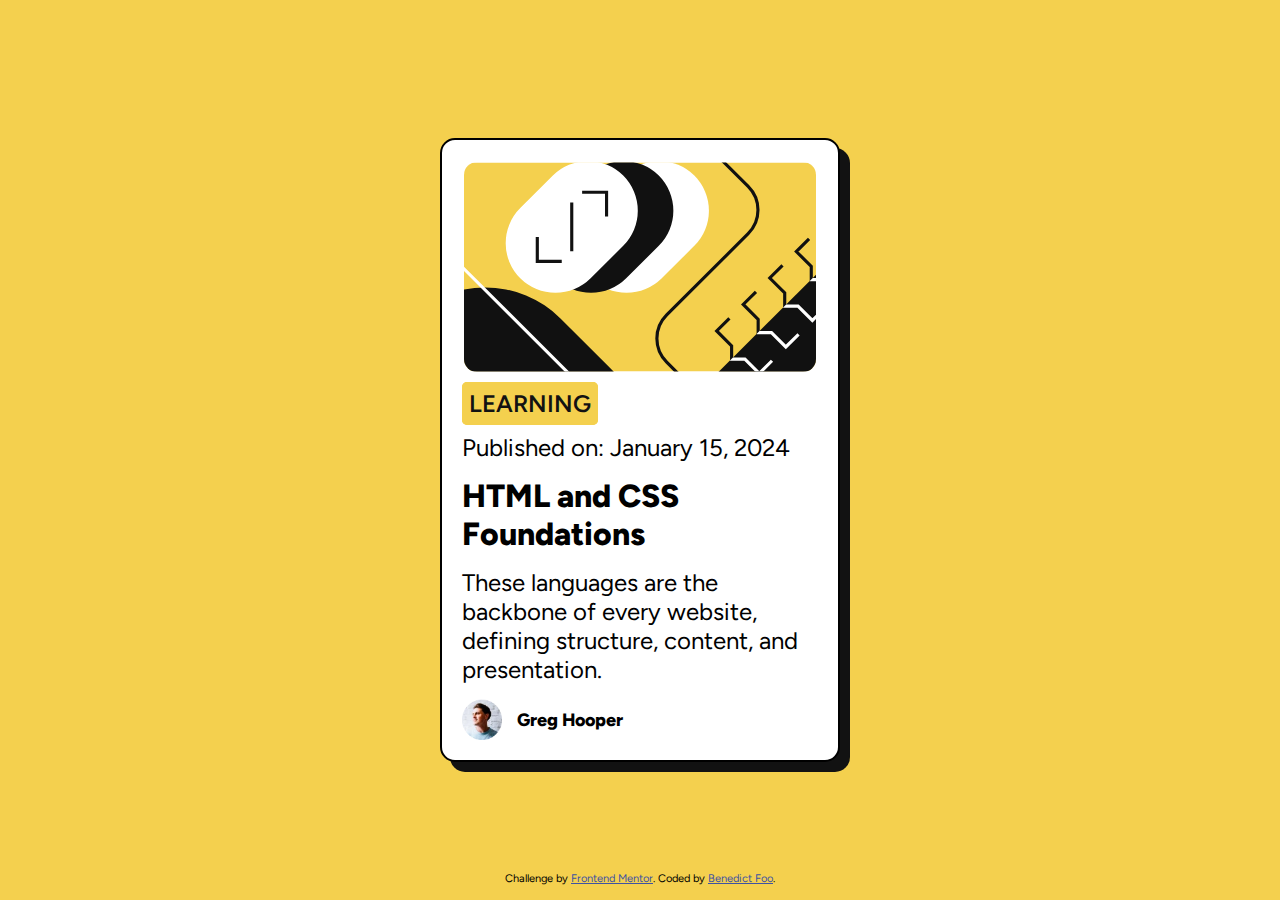
==== index.html @ 161fe6a1 "removed parent folder" ====
<!DOCTYPE html>
<html lang="en">
  <head>
    <meta charset="UTF-8" />
    <meta name="viewport" content="width=device-width, initial-scale=1.0" />
    <!-- displays site properly based on user's device -->

    <link
      rel="icon"
      type="image/png"
      sizes="32x32"
      href="./assets/images/favicon-32x32.png"
    />
    <link rel="stylesheet" href="./assets/styles/style.css" />
    <title>Frontend Mentor | Blog preview card</title>

    <!-- Feel free to remove these styles or customise in your own stylesheet 👍 -->
    <style>
      .attribution {
        font-size: 11px;
        text-align: center;
      }
      .attribution a {
        color: hsl(228, 45%, 44%);
      }
    </style>
  </head>
  <body>
    <div class="body-container">
      <article class="blog-card round-border">
        <h1 class="blog-title">HTML and CSS Foundations</h1>
        <img
          class="blog-img round-border"
          src="./assets/images/illustration-article.svg"
          alt=""
        />

        <ul class="categories" aria-labelledby="category-list-title">
          <h2 class="category-list-title visually-hidden">Categories</h2>
          <li class=""><a href="#">Learning</a></li>
        </ul>
        <p>
          These languages are the backbone of every website, defining structure,
          content, and presentation.
        </p>
        <figure
          role="group"
          aria-labelledby="author-info-title"
          class="author-figure"
        >
          <img
            class="author-figure-img"
            src="./assets/images/image-avatar.webp"
            alt="Author Thumbnail"
          />
          <figcaption>
            <h2 class="author-figure-name">Greg Hooper</h2>
          </figcaption>
        </figure>

        <p class="published-date">
          Published on: <time datetime="2024-01-15">January 15, 2024</time>
        </p>
      </article>
    </div>
    <div class="attribution">
      Challenge by
      <a href="https://www.frontendmentor.io?ref=challenge" target="_blank"
        >Frontend Mentor</a
      >. Coded by
      <a
        href="https://github.com/bnfcj/Frontend-Mentor-Projects"
        target="_blank"
        >Benedict Foo</a
      >.
    </div>
  </body>
</html>
---- assets/styles/style.css ----
@font-face {
  font-family: "Figtree";
  src: url("../fonts/static/Figtree-ExtraBold.ttf") format("truetype");
  font-weight: 800;
  font-style: normal; /* Regular font style */
}

@font-face {
  font-family: "Figtree";
  src: url("../fonts/static/Figtree-SemiBold.ttf") format("truetype");
  font-weight: 600;
  font-style: normal; /* Regular font style */
}

@font-face {
  font-family: "Figtree";
  src: url("../fonts/Figtree-VariableFont_wght.ttf") format("truetype");
  font-weight: 400;
  font-style: normal; /* Regular font style */
}

@font-face {
  font-family: "Figtree";
  src: url("../fonts/Figtree-Italic-VariableFont_wght.ttf") format("truetype");
  font-weight: 400;
  font-style: italic; /* Italic font style */
}
:root {
  --main-background-color: hsl(47, 88%, 63%);
  --main-background-color-darker: hsl(47, 88%, 50%);
  --white-color: hsl(0, 0%, 100%);
  --grey-color: hsl(0, 0%, 50%);
  --black-color: hsl(0, 0%, 7%);
  font-size: 16px;
}
* {
  box-sizing: border-box;
  margin: 0;
  padding: 0;
}
body {
  position: relative;
  font-family: "Figtree", sans-serif;
  background-color: var(--main-background-color);
  font-size: clamp(1rem, 2.5vw, 1.5rem);
}

.body-container,
.blog-card {
  display: flex;
  flex-direction: column;
  align-items: center;
  padding: 20px;
}
.body-container {
  height: 100vh;
  justify-content: center;
}
.blog-card {
  max-width: 400px;
  gap: 15px;
  box-shadow: 10px 10px 0 0 var(--black-color);
  background-color: var(--white-color);
}

img.blog-img {
  width: 100%;
  border-color: var(--white-color);
}
/* order inside blog card */
.blog-img {
  order: -3;
}
.categories {
  order: -2;
}
.published-date {
  order: -1;
}

/* Category Styling */
.categories {
  list-style: none;
  width: 100%;
  display: flex;
  gap: 15px;
}
.categories a {
  box-sizing: border-box;
  text-decoration: none;
  padding: 5px;
  background-color: var(--main-background-color);
  font-weight: 600;
  color: var(--black-color);
  text-transform: uppercase;
  border-radius: 5px;
  border: 2px solid var(--main-background-color);
  transition: all 0.5s;
}
.categories a:hover,
.categories a:focus {
  border: 2px solid var(--black-color);
  background-color: var(--main-background-color-darker);
}
/* Date */
.published-date {
  width: 100%;
}
/* H1 */
.blog-title {
  font-size: clamp(1.5rem, 2.5vw, 2rem);
  width: 100%;
}
/* Figure */
.author-figure {
  display: flex;
  gap: 15px;
  align-items: center;
  width: 100%;
}
.author-figure-img {
  width: 40px;
}
.author-figure-name {
  font-size: 18px;
}
/* Attribution */
.attribution {
  position: absolute;
  bottom: 0;
  margin: auto;
  width: 100%;
  padding-bottom: 15px;
}
/* Utility-Classes */
.round-border {
  border: 2px solid;
  border-radius: 15px;
}
.visually-hidden {
  position: absolute;
  width: 1px;
  height: 1px;
  margin: -1px;
  padding: 0;
  overflow: hidden;
  clip: rect(0, 0, 0, 0);
  border: 0;
}
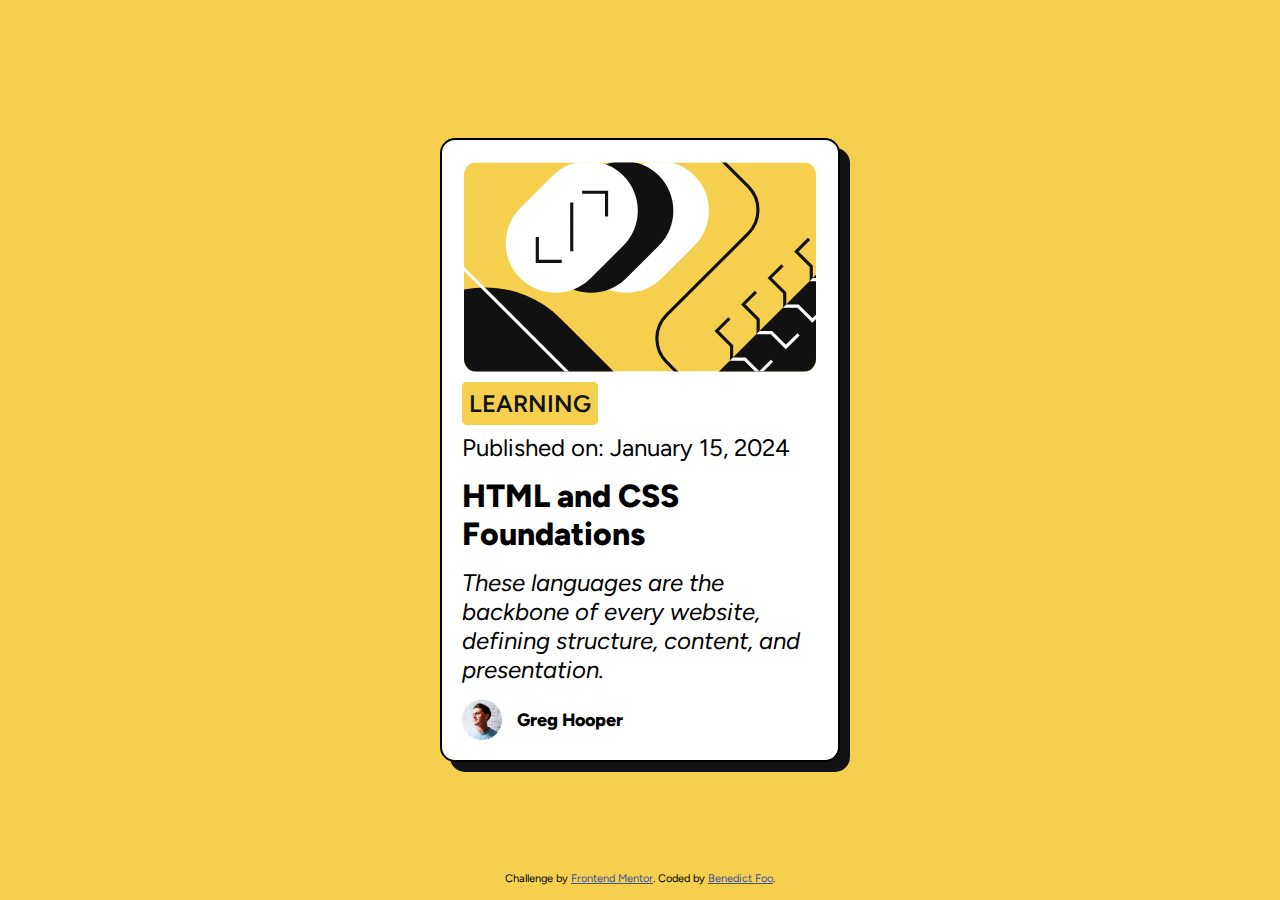
==== commit e370f343: "italic and lighter paragraph" ====
--- a/index.html
+++ b/index.html
@@ -26,7 +26,7 @@
     </style>
   </head>
   <body>
-    <div class="body-container">
+    <main class="body-container">
       <article class="blog-card round-border">
         <h1 class="blog-title">HTML and CSS Foundations</h1>
         <img
@@ -34,18 +34,22 @@
           src="./assets/images/illustration-article.svg"
           alt=""
         />
-
+        <h2
+          id="category-list-title"
+          class="category-list-title visually-hidden"
+        >
+          Categories
+        </h2>
         <ul class="categories" aria-labelledby="category-list-title">
-          <h2 class="category-list-title visually-hidden">Categories</h2>
           <li class=""><a href="#">Learning</a></li>
         </ul>
-        <p>
+        <p class="italic">
           These languages are the backbone of every website, defining structure,
           content, and presentation.
         </p>
         <figure
           role="group"
-          aria-labelledby="author-info-title"
+          aria-labelledby="author-figure-name"
           class="author-figure"
         >
           <img
@@ -54,7 +58,9 @@
             alt="Author Thumbnail"
           />
           <figcaption>
-            <h2 class="author-figure-name">Greg Hooper</h2>
+            <h3 id="author-figure-name" class="author-figure-name">
+              Greg Hooper
+            </h3>
           </figcaption>
         </figure>
 
@@ -62,8 +68,8 @@
           Published on: <time datetime="2024-01-15">January 15, 2024</time>
         </p>
       </article>
-    </div>
-    <div class="attribution">
+    </main>
+    <footer class="attribution">
       Challenge by
       <a href="https://www.frontendmentor.io?ref=challenge" target="_blank"
         >Frontend Mentor</a
@@ -73,6 +79,6 @@
         target="_blank"
         >Benedict Foo</a
       >.
-    </div>
+    </footer>
   </body>
 </html>
--- a/assets/styles/style.css
+++ b/assets/styles/style.css
@@ -95,7 +95,7 @@
   text-transform: uppercase;
   border-radius: 5px;
   border: 2px solid var(--main-background-color);
-  transition: all 0.5s;
+  transition: background-color 0.5s, border 0.5s;
 }
 .categories a:hover,
 .categories a:focus {
@@ -147,3 +147,7 @@
   clip: rect(0, 0, 0, 0);
   border: 0;
 }
+.italic {
+  font-style: italic;
+  font-weight: lighter;
+}
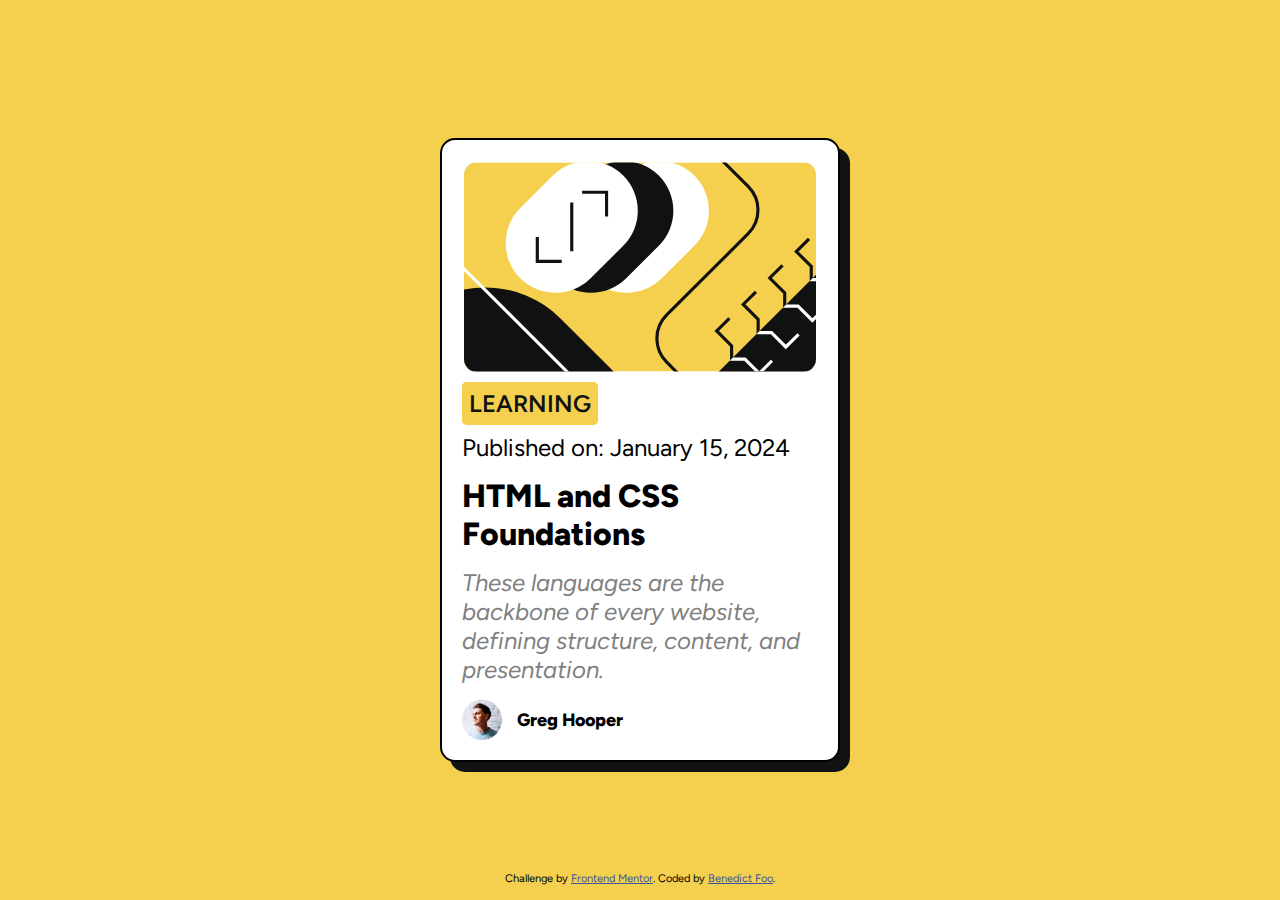
==== commit 739501ab: "changed to italic grey for that para" ====
--- a/index.html
+++ b/index.html
@@ -43,7 +43,7 @@
         <ul class="categories" aria-labelledby="category-list-title">
           <li class=""><a href="#">Learning</a></li>
         </ul>
-        <p class="italic">
+        <p class="italic-grey">
           These languages are the backbone of every website, defining structure,
           content, and presentation.
         </p>
--- a/assets/styles/style.css
+++ b/assets/styles/style.css
@@ -147,7 +147,8 @@
   clip: rect(0, 0, 0, 0);
   border: 0;
 }
-.italic {
+.italic-grey {
   font-style: italic;
   font-weight: lighter;
+  color: var(--grey-color);
 }
